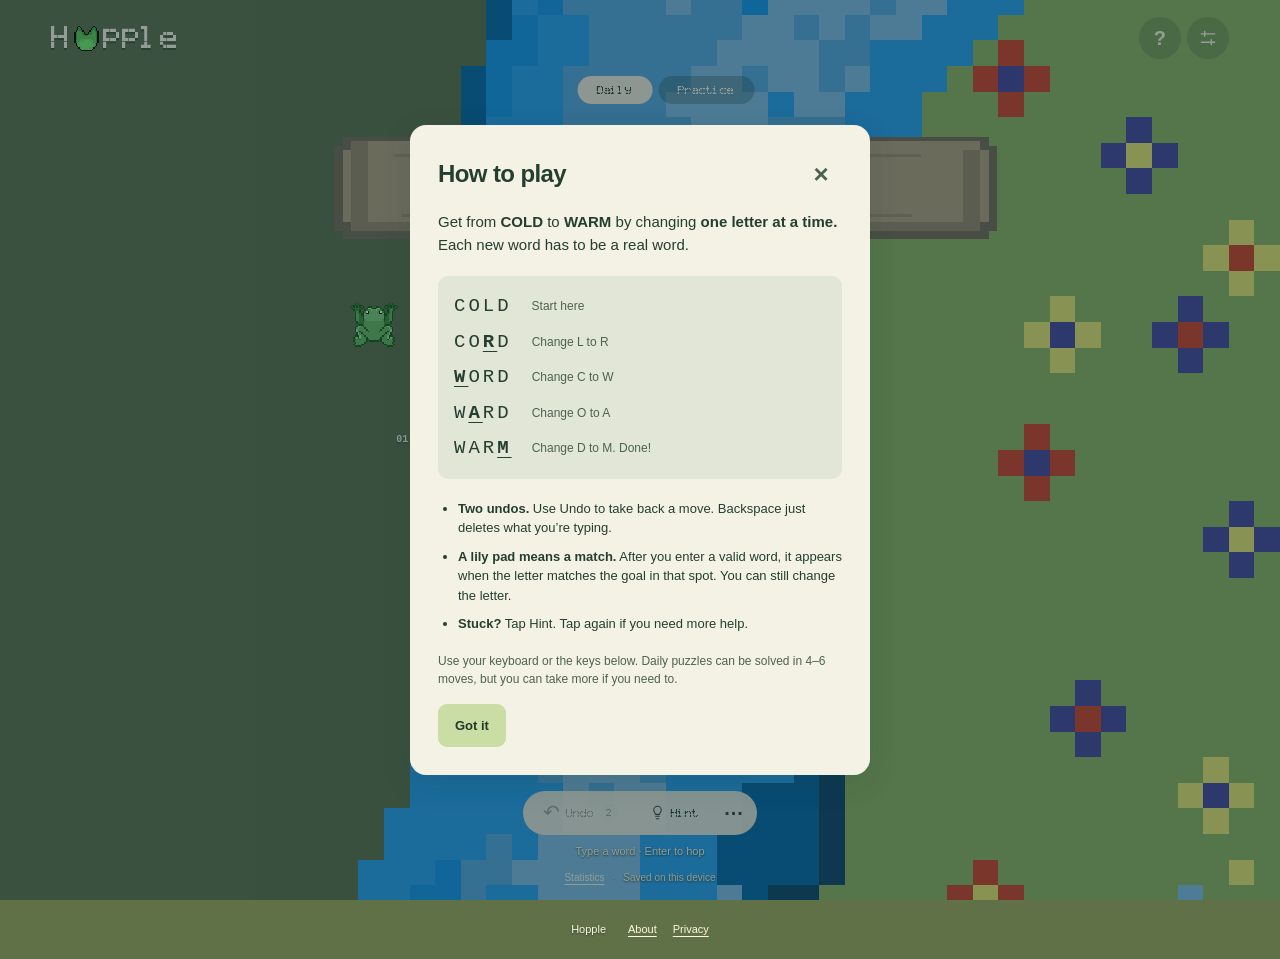
==== hopple/index.html @ e778488a "Add files via upload" ====
<!doctype html>
<html lang="en" data-theme="light">
<head>
  <meta charset="utf-8">
  <meta name="viewport" content="width=device-width, initial-scale=1, viewport-fit=cover">
  <title>Hopple — One letter at a time</title>
  <meta name="description" content="Connect two four-letter words in a daily word puzzle. Change one letter per move, use real words, and see how few moves you need. You get two undos.">
  <meta name="theme-color" content="#607047">
  <meta property="og:title" content="Hopple — One letter at a time">
  <meta property="og:description" content="Change one letter at a time to get from the start word to the goal. Play today’s puzzle or try Practice.">
  <meta property="og:type" content="website">
  <link rel="icon" href="assets/frog.png" type="image/png">
  <link rel="stylesheet" href="styles.css">
  <script src="js/words.js" defer></script>
  <script src="js/solver.js" defer></script>
  <script src="js/river.js" defer></script>
  <script src="js/game.js" defer></script>
  <script src="js/ui.js" defer></script>
</head>
<body>
  <a class="skip-link" href="#board-wrapper">Skip to puzzle</a>
  <div class="site-shell">
    <header class="site-header">
      <a class="brand" href="./" aria-label="Hopple home"><span class="brand-word" aria-hidden="true">H<span class="brand-pad">o</span>pple</span></a>
      <nav class="header-actions" aria-label="Help and settings">
        <button id="btn-help" class="icon-btn" aria-label="How to play" title="How to play">?</button>
        <button id="btn-settings" class="icon-btn" aria-label="Settings" title="Settings"><svg viewBox="0 0 24 24" aria-hidden="true"><path d="M4 7h16M4 17h16M8 4v6M16 14v6"/></svg></button>
      </nav>
    </header>
    <div class="page-layout">
      <main id="app-container">
        <div class="puzzle-header">
        <nav class="mode-tabs" aria-label="Game mode">
          <button id="tab-daily" aria-current="page">Daily</button>
          <button id="tab-practice">Practice</button>
        </nav>
        <div id="day-notice" class="day-notice" hidden><span>You’re finishing an earlier daily.</span><button id="btn-today" class="text-btn">Play today’s</button></div>
        <section class="goal-card" aria-label="Puzzle goal">
          <div class="goal-top-row">
            <div class="word-pill"><span>Start</span><strong id="target-start-word">----</strong></div>
            <svg class="goal-arrow" viewBox="0 0 48 24" aria-hidden="true"><path d="M3 12h40m-8-8 8 8-8 8"/></svg>
            <div class="word-pill"><span>Goal</span><strong id="target-goal-word">----</strong></div>
          </div>
          <div class="goal-bottom-row"><span id="header-mode">Daily puzzle</span><span class="meta-dot" aria-hidden="true">·</span><span id="header-steps">0 moves</span></div>
        </section>
        </div>
        <div id="river-scene" class="river-scene">
          <div id="board-wrapper" tabindex="0" role="region" aria-label="River word path. Type a four-letter word, then press Enter.">
            <div id="ladder-container"></div>
          </div>
          <img id="river-frog" class="river-frog" src="assets/frog.png" width="52" height="52" alt="" aria-hidden="true">
          <button id="btn-replay-crossing" class="replay-crossing" aria-label="Replay the frog crossing" hidden>↻</button>
        </div>
        <div class="controls-dock">
        <section class="action-bar" aria-label="Puzzle actions">
          <button id="btn-undo" class="action-btn" disabled><span aria-hidden="true">↶</span> Undo <span id="undo-count" class="count">2</span></button>
          <button id="btn-hint" class="action-btn"><svg viewBox="0 0 24 24" aria-hidden="true"><path d="M9 18h6m-5 4h4M9 15c0-2-3-3-3-7a6 6 0 0 1 12 0c0 4-3 5-3 7z"/></svg>Hint</button>
          <button id="btn-results" class="action-btn" hidden>Results</button>
          <button id="btn-more" class="icon-btn more-btn" aria-label="More puzzle options" title="More puzzle options">···</button>
        </section>
        <p class="desktop-input-tip">Type a word · Enter to hop</p>
        <div id="keyboard-container" role="group" aria-label="On-screen keyboard"></div>
        <div class="below-game"><button id="btn-stats" class="text-btn">Statistics</button><span aria-hidden="true">·</span><span id="save-status">Saved on this device</span></div>
        </div>
      </main>
      <!-- Reserved inventory; no ad provider or tracking is loaded. Enable with js/ads.js. -->
      <aside id="ad-sidebar" class="ad-slot ad-sidebar" aria-label="Advertisements" hidden><span>Advertisements</span><div class="ad-mount" data-ad-placement="sidebar"></div></aside>
    </div>
    <aside id="ad-bottom" class="ad-slot ad-bottom" aria-label="Advertisements" hidden><span>Advertisements</span><div class="ad-mount" data-ad-placement="bottom"></div></aside>
    <footer class="site-footer"><span>Hopple</span><nav aria-label="Site information"><button class="text-btn" data-open="modal-about">About</button><button class="text-btn" data-open="modal-privacy">Privacy</button></nav></footer>
  </div>
  <div id="toast-container" role="status" aria-live="polite" aria-atomic="true"></div>
  <p id="move-announcement" class="sr-only" role="status" aria-live="polite"></p>
  <noscript><p class="noscript">Hopple needs JavaScript to play. Enable JavaScript and reload this page.</p></noscript>

  <div id="modal-help" class="modal-overlay"><section class="modal-card" role="dialog" aria-modal="true" aria-labelledby="help-title" tabindex="-1">
    <div class="modal-header"><h2 id="help-title">How to play</h2><button class="modal-close icon-btn" aria-label="Close how to play">×</button></div>
    <p>Get from <strong>COLD</strong> to <strong>WARM</strong> by changing <strong>one letter at a time.</strong> Each new word has to be a real word.</p>
    <div class="example-ladder" aria-label="COLD, CORD, WORD, WARD, WARM. One letter changes each move.">
      <div><code>COLD</code><span>Start here</span></div><div><code>CO<b>R</b>D</code><span>Change L to R</span></div><div><code><b>W</b>ORD</code><span>Change C to W</span></div><div><code>W<b>A</b>RD</code><span>Change O to A</span></div><div><code>WAR<b>M</b></code><span>Change D to M. Done!</span></div>
    </div>
    <ul class="rules"><li><strong>Two undos.</strong> Use Undo to take back a move. Backspace just deletes what you’re typing.</li><li><strong>A lily pad means a match.</strong> After you enter a valid word, it appears when the letter matches the goal in that spot. You can still change the letter.</li><li><strong>Stuck?</strong> Tap Hint. Tap again if you need more help.</li></ul>
    <p class="muted small">Use your keyboard or the keys below. Daily puzzles can be solved in 4–6 moves, but you can take more if you need to.</p>
    <button class="btn-primary modal-close">Got it</button>
  </section></div>

  <div id="modal-settings" class="modal-overlay"><section class="modal-card" role="dialog" aria-modal="true" aria-labelledby="settings-title" tabindex="-1">
    <div class="modal-header"><h2 id="settings-title">Settings</h2><button class="modal-close icon-btn" aria-label="Close settings">×</button></div>
    <label class="setting-row" for="theme-toggle"><span><strong>Dark theme</strong><small>Use a dark background.</small></span><input type="checkbox" id="theme-toggle" role="switch"></label>
    <label class="setting-row" for="sound-toggle"><span><strong>Sound effects</strong><small>Play sounds when you type and finish a puzzle.</small></span><input type="checkbox" id="sound-toggle" role="switch"></label>
    <p class="muted small">Settings and progress are saved in this browser. No account needed.</p>
  </section></div>

  <div id="modal-options" class="modal-overlay"><section class="modal-card" role="dialog" aria-modal="true" aria-labelledby="options-title" tabindex="-1">
    <div class="modal-header"><h2 id="options-title">Puzzle options</h2><button class="modal-close icon-btn" aria-label="Close puzzle options">×</button></div>
    <div class="option-list"><button id="btn-solution" class="btn-secondary">Reveal solution</button><button id="btn-challenge-link" class="btn-secondary">Copy puzzle link</button><button id="btn-new-game" class="btn-secondary">New practice puzzle</button></div>
  </section></div>

  <div id="modal-new-game" class="modal-overlay"><section class="modal-card" role="dialog" aria-modal="true" aria-labelledby="practice-title" tabindex="-1">
    <div class="modal-header"><h2 id="practice-title">Practice</h2><button class="modal-close icon-btn" aria-label="Close practice selection">×</button></div>
    <p>Pick a level, or choose your own words.</p>
    <div class="difficulty-options"><button class="btn-secondary" data-difficulty="easy">Easy<small>4 moves</small></button><button class="btn-secondary" data-difficulty="medium">Medium<small>5 moves</small></button><button class="btn-secondary" data-difficulty="hard">Hard<small>6 moves</small></button></div>
    <p id="practice-note" class="muted small">Starting a new practice puzzle replaces the one you’re playing. Your daily is saved.</p>
    <h3 class="form-title">Challenge a friend</h3>
    <form id="form-custom-puzzle"><div class="form-grid"><label>Start word<input id="input-custom-start" name="start" maxlength="4" minlength="4" pattern="[A-Za-z]{4}" placeholder="COLD" autocomplete="off" autocapitalize="characters" spellcheck="false" required></label><label>Goal word<input id="input-custom-target" name="target" maxlength="4" minlength="4" pattern="[A-Za-z]{4}" placeholder="WARM" autocomplete="off" autocapitalize="characters" spellcheck="false" required></label></div><button class="btn-primary" type="submit">Play these words</button></form>
  </section></div>

  <div id="modal-confirm" class="modal-overlay"><section class="modal-card" role="dialog" aria-modal="true" aria-labelledby="confirm-title" tabindex="-1">
    <div class="modal-header"><h2 id="confirm-title">Show the answer?</h2><button class="modal-close icon-btn" aria-label="Cancel reveal">×</button></div>
    <p>This ends the puzzle and shows a solution. It won’t count as a win or keep your daily streak going.</p>
    <div class="modal-actions"><button class="btn-secondary modal-close">Keep playing</button><button id="btn-confirm-reveal" class="btn-primary">Reveal solution</button></div>
  </section></div>

  <div id="modal-solution" class="modal-overlay"><section class="modal-card" role="dialog" aria-modal="true" aria-labelledby="solution-title" tabindex="-1">
    <div class="modal-header"><h2 id="solution-title">Shortest solution</h2><button class="modal-close icon-btn" aria-label="Close solution">×</button></div>
    <p>There may be other routes with the same number of moves.</p><div id="solution-path-list" class="solution-list"></div>
    <button class="btn-secondary modal-close">Back to puzzle</button>
  </section></div>

  <div id="modal-win" class="modal-overlay"><section class="modal-card" role="dialog" aria-modal="true" aria-labelledby="win-title" tabindex="-1">
    <div class="modal-header"><span class="eyebrow">ACROSS THE RIVER</span><button class="modal-close icon-btn" aria-label="Close results">×</button></div>
    <h2 id="win-title" class="result-title">Nice!</h2><p id="win-badge" class="result-subtitle"></p>
    <div id="win-steps-info" class="result-grid"></div><p id="win-assistance" class="muted small"></p><p id="next-daily" class="muted small"></p>
    <div class="modal-actions"><button id="btn-win-share" class="btn-primary">Share result</button><button id="btn-win-next" class="btn-secondary">Play practice</button></div>
    <aside id="ad-results" class="ad-slot ad-results" aria-label="Advertisements" hidden><span>Advertisements</span><div class="ad-mount" data-ad-placement="results"></div></aside>
  </section></div>

  <div id="modal-stats" class="modal-overlay"><section class="modal-card" role="dialog" aria-modal="true" aria-labelledby="stats-title" tabindex="-1">
    <div class="modal-header"><h2 id="stats-title">Your stats</h2><button class="modal-close icon-btn" aria-label="Close statistics">×</button></div>
    <div class="stats-tabs" role="group" aria-label="Statistics mode"><button id="stats-daily" class="btn-secondary" aria-pressed="true">Daily</button><button id="stats-practice" class="btn-secondary" aria-pressed="false">Practice</button></div>
    <div class="stats-grid"><div><strong id="stat-completed">0</strong><span>Finished</span></div><div><strong id="stat-solved">0</strong><span>Solved</span></div><div><strong id="stat-streak">0</strong><span id="streak-label">Day streak</span></div><div><strong id="stat-perfect">0</strong><span>Perfect</span></div></div>
    <h3>Extra moves</h3><div id="stats-distribution" class="dist-container"></div>
    <p class="muted small">Perfect means a shortest route without hints. Undos are allowed. Revealed attempts count as finished, not solved. Custom challenges are excluded.</p><p class="muted small">Statistics belong to this browser. Clearing site data removes them.</p>
  </section></div>

  <div id="modal-about" class="modal-overlay"><section class="modal-card" role="dialog" aria-modal="true" aria-labelledby="about-title" tabindex="-1"><div class="modal-header"><h2 id="about-title">About Hopple</h2><button class="modal-close icon-btn" aria-label="Close about">×</button></div><p>Change one letter per move to get from the start word to the goal. Matching letters get lily pads. The frog follows your latest word along the left bank. Solve it and it hops across.</p><p>Daily puzzles have a shortest solution of 4–6 moves. There’s a new one at 00:00 UTC. For more puzzles, try Practice.</p><p class="muted small">The included dictionary is a limited word list; some English words aren’t accepted. Puzzle difficulty is based on shortest route length, not vocabulary familiarity.</p></section></div>
  <div id="modal-privacy" class="modal-overlay"><section class="modal-card" role="dialog" aria-modal="true" aria-labelledby="privacy-title" tabindex="-1"><div class="modal-header"><h2 id="privacy-title">Privacy</h2><button class="modal-close icon-btn" aria-label="Close privacy">×</button></div><p>This version saves puzzle progress, results, and preferences in your browser’s local storage. There are no accounts, analytics scripts, or advertising scripts included in this version.</p><p>Sharing uses your device’s share options or clipboard. Custom puzzle links contain the two words you selected.</p><p class="muted small">Your hosting provider may process ordinary connection data, such as IP addresses and request logs. Deleting this site’s browser data removes saved games and settings.</p></section></div>
  <script src="js/ads.js" defer></script>
</body>
</html>
---- hopple/styles.css ----
@font-face {
  font-family:"Hopple Pixel";
  src:url("assets/hopple-pixel.woff") format("woff");
  font-weight:400;
  font-style:normal;
  font-display:swap;
}
/* Hopple: a river, a log, four stepping stones. */
:root {
  --pixel-font:"Hopple Pixel",ui-monospace,"Courier New",monospace;
  color-scheme:light;
  --ink:#243e30; --muted:#4e6253; --surface:#f4f2e5; --soft:#e1e6d6;
  --line:#b6c3ab; --accent:#c9dda4; --accent-ink:#315538; --on-accent:#233a2a;
  --scene-tint:transparent; --bank-text:#fff7df; --shadow:0 8px 30px #163b2c24;
  font-family:ui-sans-serif,-apple-system,BlinkMacSystemFont,"Segoe UI",sans-serif;
}
[data-theme=dark] {
  color-scheme:dark;
  --ink:#f2f4e6; --muted:#cbd5c6; --surface:#243e36; --soft:#345347;
  --line:#698371; --accent:#c9dda4; --accent-ink:#d4e6b3; --on-accent:#233a2a;
  --scene-tint:#081e358c; --shadow:0 8px 30px #001a2666;
}
* { box-sizing:border-box; }
body { margin:0; isolation:isolate; color:var(--ink); background:#607047; font-size:15px; line-height:1.5; }
body::before {
  content:""; position:fixed; inset:0; z-index:-1; pointer-events:none;
  background:linear-gradient(var(--scene-tint),var(--scene-tint)),url("assets/river-background.png") center / cover no-repeat;
  image-rendering:pixelated;
}
button,input { font:inherit; }
button,a,input { -webkit-tap-highlight-color:transparent; }
button { cursor:pointer; color:inherit; }
button:disabled { cursor:default; opacity:.4; }
[hidden] { display:none!important; }
a { color:inherit; }
button:focus-visible,a:focus-visible,input:focus-visible,[tabindex]:focus-visible { outline:3px solid var(--accent-ink); outline-offset:4px; }
svg { width:20px; height:20px; fill:none; stroke:currentColor; stroke-width:1.7; stroke-linecap:round; stroke-linejoin:round; }
h2,h3,p { margin:0 0 16px; }
h2 { font-size:24px; line-height:1.2; letter-spacing:-.6px; }
h3 { font-size:14px; }
strong { font-weight:650; }
.site-shell { width:100%; }
.site-header { height:76px; padding:12px clamp(18px,4vw,64px); display:flex; align-items:center; justify-content:space-between; }
.brand { display:flex; gap:9px; align-items:center; text-decoration:none; font:400 32px/1 var(--pixel-font); color:var(--bank-text); text-shadow:0 2px 0 #3b512f; }
.header-actions { display:flex; gap:6px; }
.icon-btn { display:inline-flex; justify-content:center; align-items:center; width:42px; height:42px; border:0; border-radius:50%; background:transparent; font-weight:600; font-size:20px; }
.header-actions .icon-btn { color:var(--bank-text); background:#284b3033; }
.icon-btn:hover { background:#284b3026; }
.page-layout { position:relative; }
#app-container { height:calc(100svh - 76px); min-height:570px; display:flex; flex-direction:column; }
.puzzle-header { flex-shrink:0; width:min(680px,88%); align-self:center; }
.mode-tabs { display:flex; justify-content:center; gap:6px; margin-bottom:10px; }
.mode-tabs button { border:0; background:#254a364d; color:#fff7df; border-radius:16px; padding:5px 20px; font-size:12px; font-weight:650; }
.mode-tabs button[aria-current=page] { background:#f5eed8; color:#334832; }
.goal-card { height:132px; width:100%; padding:30px 58px 18px 68px; background:url("assets/log.svg") center / 100% 100% no-repeat; color:#382e22; image-rendering:pixelated; }
.goal-top-row { display:flex; align-items:center; justify-content:center; gap:clamp(14px,3vw,40px); }
.word-pill { display:flex; flex-direction:column; align-items:center; gap:0; }
.word-pill>span { font-size:9px; text-transform:uppercase; letter-spacing:2px; color:#463623; }
.word-pill strong { font:400 clamp(25px,3vw,36px)/1.15 var(--pixel-font); letter-spacing:6px; padding-left:6px; }
.goal-arrow { width:38px; margin-top:12px; flex-shrink:0; color:#463623; }
.goal-bottom-row { display:flex; justify-content:center; gap:9px; margin-top:8px; color:#463623; font-size:10px; }
.day-notice { padding:8px 12px; margin:0 auto 8px; max-width:440px; border-radius:8px; background:var(--surface); font-size:12px; text-align:center; }
.river-scene { flex:1 1 auto; min-height:130px; position:relative; isolation:isolate; margin-top:10px; overflow:hidden; }
#board-wrapper { height:100%; overflow-y:auto; overflow-x:hidden; overscroll-behavior:contain; padding:18px 0 34px; scrollbar-width:thin; scrollbar-color:#f5eed866 transparent; }
#board-wrapper:focus-visible { outline-offset:-4px; }
#ladder-container { width:100%; display:flex; flex-direction:column; gap:clamp(14px,2.3svh,25px); }
.word-row { position:relative; display:grid; grid-template-columns:repeat(4,minmax(0,1fr)); align-items:center; justify-items:center; width:44%; margin-left:30%; gap:clamp(3px,1vw,18px); height:clamp(54px,7.5svh,76px); flex-shrink:0; }
.tile { position:relative; display:grid; place-items:center; width:min(100%,76px); height:100%; border:0; padding:0 0 4px; background:url("assets/rock.svg") center / 100% 100% no-repeat; color:#243b31; font:400 clamp(22px,2.5vw,30px)/1 var(--pixel-font); image-rendering:pixelated; }
/* The entire supplied pad, including its side border, fits inside this tile. */
.tile-match-target { background-image:url("assets/lily-pad.png"); background-size:160% 160%; background-position:50% 80%; padding:16px 0 0; color:#183a24; }
.tile-changed::after { content:""; position:absolute; bottom:20%; width:10px; height:2px; background:currentColor; opacity:.55; }
.tile-input { opacity:.78; }
.tile-input:not(:empty) { opacity:1; }
.tile-focus { filter:drop-shadow(0 0 2px #fff6cb) drop-shadow(0 0 2px #fff6cb); opacity:1; }
.row-badge { position:absolute; right:calc(100% + 8px); bottom:0; color:#fff7df; text-shadow:0 1px 2px #294b39; font:600 10px/1.2 ui-monospace,"Courier New",monospace; }
.row-current .row-badge { visibility:hidden; }
.river-frog { position:absolute; width:52px; height:52px; left:0; top:0; z-index:5; pointer-events:none; image-rendering:pixelated; transform-origin:center 80%; will-change:transform; }
.river-frog.frog-following { left:-70px; top:calc(50% - 26px); bottom:auto; width:52px; height:52px; transform:none; }
.replay-crossing { position:absolute; right:20px; top:4px; z-index:6; width:34px; height:34px; border:0; border-radius:50%; background:#f5eed8; color:#334832; font-size:22px; }
.is-crossing .replay-crossing { visibility:hidden; }
.hop-ripple { position:absolute; z-index:4; width:23px; height:9px; margin-left:-11px; margin-top:-4px; border:2px solid #eef9dd; border-radius:50%; pointer-events:none; animation:waterRipple .48s ease-out forwards; }
@keyframes waterRipple { from { opacity:.85; transform:scale(.6); } to { opacity:0; transform:scale(2.4); } }
.controls-dock { flex-shrink:0; display:flex; flex-direction:column; align-items:center; gap:8px; padding:8px 14px max(12px,env(safe-area-inset-bottom)); }
.action-bar { display:flex; align-items:center; justify-content:center; gap:4px; background:#f5eed8eb; color:#334832; border-radius:24px; padding:3px 6px; }
.action-btn { height:38px; display:inline-flex; align-items:center; justify-content:center; gap:6px; padding:0 14px; background:transparent; border:0; border-radius:20px; font-size:12px; font-weight:600; }
.action-btn:hover:enabled,.action-bar .icon-btn:hover { background:#dbe4c7; }
.action-btn svg { width:15px; height:15px; }
.action-btn>span:first-child:not(.count) { font-size:20px; }
.count { font-size:10px; background:#dbe4c7; min-width:18px; line-height:18px; text-align:center; border-radius:50%; }
.more-btn { width:34px; height:38px; letter-spacing:1px; }
#keyboard-container { display:none; }
.desktop-input-tip { margin:0; color:#fff7df; text-shadow:0 1px 2px #294b39; font-size:11px; }
.below-game { display:flex; justify-content:center; align-items:center; gap:8px; font-size:10px; color:#fff7df; text-shadow:0 1px 2px #294b39; }
.text-btn { padding:3px 0; border:0; background:transparent; font-size:inherit; color:inherit; text-decoration:underline; text-underline-offset:3px; }
.site-footer { display:flex; justify-content:center; align-items:center; gap:22px; padding:18px; color:#fff7df; text-shadow:0 1px 2px #294b39; font-size:11px; }
.site-footer nav { display:flex; gap:16px; }
/* Dialogs stay conventional and quiet; only the play area uses scenery. */
.modal-overlay { position:fixed; inset:0; z-index:100; display:none; align-items:center; justify-content:center; background:#0d293771; padding:24px; overflow-y:auto; }
.modal-overlay.active { display:flex; }
.modal-card { width:100%; max-width:460px; max-height:calc(100dvh - 48px); overflow-y:auto; border-radius:16px; padding:28px; background:var(--surface); box-shadow:var(--shadow); }
.modal-card:focus { outline:none; }
.modal-header { display:flex; align-items:center; justify-content:space-between; gap:12px; margin-bottom:16px; }
.modal-header h2 { margin:0; }
.modal-close.icon-btn { flex-shrink:0; font-size:26px; color:var(--muted); }
.btn-primary,.btn-secondary { display:inline-flex; align-items:center; justify-content:center; border:1px solid var(--line); border-radius:9px; padding:11px 16px; font-size:13px; font-weight:600; }
.btn-primary { background:var(--accent); color:var(--on-accent); border-color:transparent; }
.btn-secondary { background:var(--soft); color:var(--ink); }
.btn-primary:hover,.btn-secondary:hover { filter:brightness(.96); }
.modal-actions { display:flex; gap:10px; }
.modal-actions>* { flex:1; }
.muted { color:var(--muted); }
.small { font-size:12px; }
.example-ladder { display:grid; gap:7px; margin:20px 0; padding:16px; background:var(--soft); border-radius:10px; }
.example-ladder>div { display:flex; align-items:center; gap:20px; }
.example-ladder code { letter-spacing:3px; font-size:19px; }
.example-ladder b { text-decoration:underline; text-underline-offset:4px; }
.example-ladder span { color:var(--muted); font-size:12px; }
.rules { padding-left:20px; margin:18px 0; font-size:13px; }
.rules li { margin-bottom:9px; }
.setting-row { display:flex; justify-content:space-between; align-items:center; gap:20px; padding:16px 0; border-bottom:1px solid var(--line); }
.setting-row span { display:flex; flex-direction:column; }
.setting-row strong { font-size:14px; }
.setting-row small { margin-top:4px; color:var(--muted); font-size:12px; }
.setting-row input { width:21px; height:21px; accent-color:#61834e; }
.setting-row+p { margin-top:20px; }
.option-list { display:grid; gap:10px; }
.difficulty-options { display:grid; grid-template-columns:repeat(3,minmax(0,1fr)); gap:9px; margin:20px 0 12px; }
.difficulty-options button { flex-direction:column; }
.difficulty-options small { font-weight:400; color:var(--muted); margin-top:4px; }
.form-title { margin-top:24px; }
.form-grid { display:grid; grid-template-columns:1fr 1fr; gap:12px; margin:12px 0 16px; }
.form-grid label { display:flex; flex-direction:column; font-size:12px; gap:7px; }
.form-grid input { width:100%; min-width:0; padding:10px; border:1px solid var(--line); border-radius:7px; background:var(--surface); color:var(--ink); text-transform:uppercase; font-family:ui-monospace,monospace; font-size:20px; }
.eyebrow { font-size:10px; letter-spacing:2px; color:var(--muted); }
.result-title { font-size:38px; margin:5px 0 8px; }
.result-subtitle { color:var(--muted); }
.result-grid,.stats-grid { display:grid; grid-template-columns:repeat(4,1fr); gap:8px; margin:22px 0; }
.result-grid>div,.stats-grid>div { display:flex; flex-direction:column; align-items:center; text-align:center; }
.result-grid strong,.stats-grid strong { font-size:28px; }
.result-grid span,.stats-grid span { color:var(--muted); font-size:10px; }
.stats-tabs { display:flex; gap:6px; }
.stats-tabs button[aria-pressed=true] { background:var(--accent); color:var(--on-accent); }
.dist-container { display:grid; gap:9px; margin-bottom:20px; }
.dist-row { display:flex; align-items:center; gap:10px; font-size:11px; }
.dist-label { width:90px; color:var(--muted); }
.dist-bar-track { position:relative; flex:1; height:22px; background:var(--soft); border-radius:4px; }
.dist-bar-fill { height:100%; background:var(--accent); border-radius:4px; }
.dist-count { position:absolute; right:6px; top:2px; background:var(--surface); padding:0 4px; border-radius:3px; font-size:10px; }
.solution-list { display:grid; gap:8px; margin:20px 0; }
.solution-step-row { display:flex; align-items:center; gap:12px; }
.sol-num { width:45px; font-size:10px; color:var(--muted); }
.sol-tiles { display:flex; gap:5px; }
.sol-tile { display:grid; place-items:center; width:40px; height:40px; border-radius:7px; background:var(--soft); font:600 18px ui-monospace,monospace; }
.sol-changed { text-decoration:underline; text-underline-offset:6px; }
.ad-slot { color:var(--muted); background:var(--surface); font-size:9px; text-align:center; padding:10px; border-radius:8px; }
.ad-slot>span { display:block; margin-bottom:8px; text-transform:uppercase; letter-spacing:1px; }
.ad-sidebar { position:absolute; right:24px; top:200px; width:300px; min-height:280px; }
.ad-sidebar .ad-mount,.ad-results .ad-mount { min-height:250px; }
.ad-bottom { width:min(728px,calc(100% - 24px)); margin:30px auto; min-height:125px; }
.ad-bottom .ad-mount { min-height:90px; }
.ad-results { margin-top:28px; }
#toast-container { position:fixed; z-index:200; left:50%; bottom:24px; transform:translateX(-50%); width:max-content; max-width:calc(100% - 32px); pointer-events:none; }
.toast { background:var(--surface); color:var(--ink); border-radius:12px; padding:13px 20px; box-shadow:var(--shadow); text-align:center; font-size:13px; max-width:420px; }
.sr-only { position:absolute; width:1px; height:1px; padding:0; margin:-1px; overflow:hidden; clip:rect(0,0,0,0); white-space:nowrap; border:0; }
.skip-link { position:fixed; z-index:300; top:-80px; left:16px; background:var(--surface); padding:12px; }
.skip-link:focus { top:10px; }
.noscript { padding:20px; background:var(--surface); }
.hint-glow { outline:2px dashed #fff2ab; outline-offset:2px; }
.shake { animation:shake .3s; }
@keyframes shake { 25%,75% { transform:translateX(-4px); } 50% { transform:translateX(4px); } }
@media(max-width:1100px) { .ad-sidebar { display:none!important; } }
@media(min-width:1101px) { .site-shell.ads-enabled .ad-bottom { display:none!important; } }
@media(max-width:700px) {
  /* Preserve visible grass on both sides instead of cropping it away on phones. */
  body::before { background-size:100% 100%; }
  .site-header { height:62px; padding:8px 16px; }
  .brand { font-size:23px; gap:6px; }
  .header-actions .icon-btn { width:36px; height:36px; }
  #app-container { height:calc(100svh - 62px); min-height:560px; }
  .puzzle-header { width:90%; }
  .mode-tabs { margin-bottom:4px; }
  .mode-tabs button { font-size:11px; padding:4px 18px; }
  .goal-card { height:108px; padding:24px 25px 12px 35px; }
  .word-pill strong { font-size:24px; letter-spacing:3px; padding-left:3px; }
  .word-pill>span { font-size:8px; letter-spacing:1.5px; }
  .goal-top-row { gap:15px; }
  .goal-arrow { width:28px; }
  .goal-bottom-row { font-size:9px; margin-top:7px; }
  .river-scene { margin-top:3px; }
  .word-row { height:52px; gap:2px; }
  .tile { font-size:23px; }
  .tile-match-target { padding-top:10px; }
  .river-frog,.river-frog.frog-following { width:38px; height:38px; }
  .river-frog.frog-following { left:-44px; top:calc(50% - 19px); }
  .row-badge { font-size:8px; right:calc(100% + 4px); }
  .controls-dock { gap:7px; padding:6px 10px max(10px,env(safe-area-inset-bottom)); }
  .desktop-input-tip { display:none; }
  #keyboard-container { display:flex; flex-direction:column; gap:5px; width:min(430px,100%); }
  .keyboard-row { display:flex; justify-content:center; gap:4px; }
  .key-btn { flex:1; min-width:0; height:42px; border:0; border-radius:5px; padding:0; background:#f0eedceF; color:#334832; font-size:13px; font-weight:600; touch-action:manipulation; box-shadow:0 2px 0 #294b3940; }
  .key-btn:active { background:#d2dfba; }
  .key-wide { flex:1.5; font-size:9px; }
  .key-btn[data-key="ENTER"] { background:#c9dda4; }
  .key-btn svg { width:20px; }
  .below-game { font-size:9px; }
  .site-footer { padding:14px; }
  .modal-overlay { padding:14px; }
  .modal-card { max-height:calc(100dvh - 28px); padding:22px; }
}
@media(max-width:359px) {
  .word-pill strong { font-size:21px; letter-spacing:2px; }
  .goal-top-row { gap:10px; }
  .tile { font-size:21px; }
  .key-btn { height:39px; font-size:12px; }
  .key-wide { font-size:8px; }
  .modal-card { padding:18px; }
}
@media(max-height:690px) and (max-width:700px) {
  #app-container { min-height:525px; }
  .goal-card { height:94px; padding-top:19px; }
  .goal-bottom-row { margin-top:3px; }
  .word-row { height:46px; }
  #ladder-container { gap:10px; }
  .key-btn { height:36px; }
}
@media(prefers-reduced-motion:reduce) {
  *,*::before,*::after { animation:none!important; transition:none!important; scroll-behavior:auto!important; }
  .hop-ripple { display:none; }
  .river-frog { will-change:auto; }
}

/* The lily pad replaces the o rather than sitting beside the wordmark. */
.brand-word { display:inline-flex; align-items:center; gap:2px; font-synthesis:none; }
.brand-pad { width:27px; height:27px; display:inline-block; color:transparent; text-shadow:none; background:url("assets/lily-pad.png") 50% 80% / 160% 160% no-repeat; image-rendering:pixelated; margin:0 1px; }
.tile,.word-pill strong { font-synthesis:none; }
.mode-tabs button,.action-btn,.key-btn,.result-title { font-family:var(--pixel-font); font-weight:400; font-synthesis:none; }
/* Both rows sit within the flat center of the wood, away from the lower edge. */
.goal-card { height:148px; padding:25px 56px 29px 66px; display:grid; grid-template-rows:minmax(0,1fr) 22px; gap:6px; align-items:center; }
.goal-bottom-row { margin:0; font-size:12px; line-height:20px; font-weight:600; align-items:center; white-space:nowrap; }
@media(max-width:700px) {
  .brand { font-size:28px; }
  .brand-pad { width:24px; height:24px; }
  .goal-card { height:126px; padding:21px 24px 25px 32px; gap:4px; }
  .goal-bottom-row { font-size:11px; margin:0; }
  .mode-tabs button { font-size:13px; }
  .action-btn { font-size:14px; }
  .key-btn { font-size:16px; }
  .key-wide { font-size:11px; }
}
@media(max-height:690px) and (max-width:700px) {
  .goal-card { height:116px; padding-top:18px; padding-bottom:24px; grid-template-rows:minmax(0,1fr) 20px; }
}
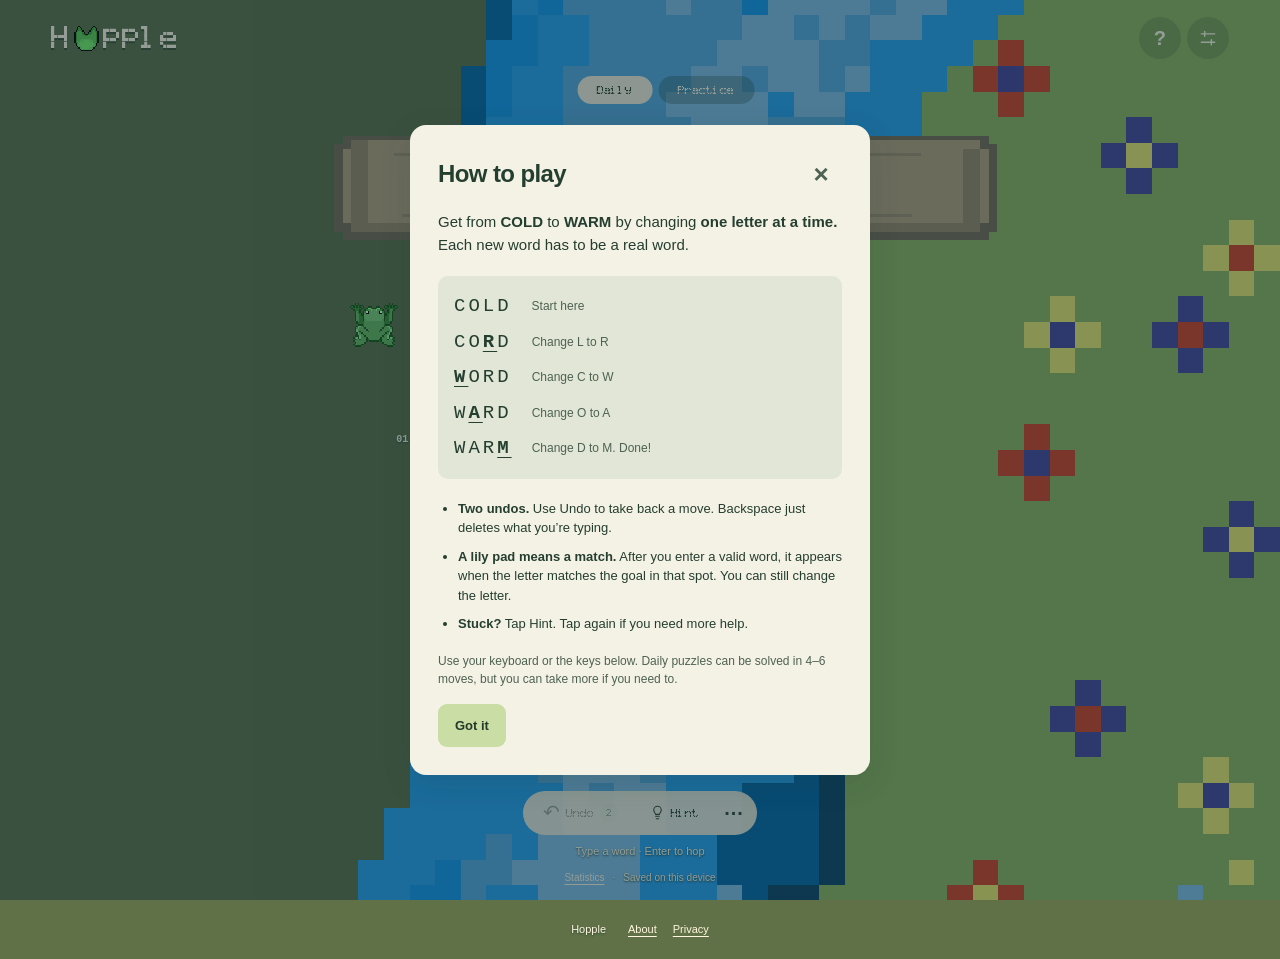
==== commit f56b347c: "fixed mobile layout" ====
--- a/hopple/index.html
+++ b/hopple/index.html
@@ -34,7 +34,7 @@
           <button id="tab-daily" aria-current="page">Daily</button>
           <button id="tab-practice">Practice</button>
         </nav>
-        <div id="day-notice" class="day-notice" hidden><span>You’re finishing an earlier daily.</span><button id="btn-today" class="text-btn">Play today’s</button></div>
+        <div id="day-notice" class="day-notice" hidden><span>Earlier daily</span><button id="btn-today" class="text-btn">Play today</button></div>
         <section class="goal-card" aria-label="Puzzle goal">
           <div class="goal-top-row">
             <div class="word-pill"><span>Start</span><strong id="target-start-word">----</strong></div>
--- a/hopple/styles.css
+++ b/hopple/styles.css
@@ -23,7 +23,7 @@
 * { box-sizing:border-box; }
 body { margin:0; isolation:isolate; color:var(--ink); background:#607047; font-size:15px; line-height:1.5; }
 body::before {
-  content:""; position:fixed; inset:0; z-index:-1; pointer-events:none;
+  content:""; position:fixed; inset:0; bottom:auto; height:var(--viewport-height,100dvh); z-index:-1; pointer-events:none;
   background:linear-gradient(var(--scene-tint),var(--scene-tint)),url("assets/river-background.png") center / cover no-repeat;
   image-rendering:pixelated;
 }
@@ -250,3 +250,53 @@
 @media(max-height:690px) and (max-width:700px) {
   .goal-card { height:116px; padding-top:18px; padding-bottom:24px; grid-template-rows:minmax(0,1fr) 20px; }
 }
+
+/* Mobile layout: wider water, square stepping stones and a compact header. */
+@media(max-width:700px) {
+  body::before { background-size:150% 100%; }
+  .site-header { height:54px; padding:6px 14px; }
+  .brand { font-size:26px; }
+  .brand-pad { width:23px; height:23px; }
+  #app-container { height:calc(var(--viewport-height,100dvh) - 54px); min-height:480px; }
+  .puzzle-header { width:calc(100% - 24px); transform:none; }
+  .mode-tabs { margin-bottom:5px; }
+  .mode-tabs button { font-size:13px; padding:6px 18px; }
+  .day-notice { display:flex; flex-wrap:wrap; justify-content:center; align-items:center; gap:4px 10px; width:max-content; max-width:100%; padding:3px 10px; margin:0 auto 4px; background:#203d365c; color:#fff7df; font-size:11px; line-height:18px; }
+  .day-notice .text-btn { padding:0; font-weight:600; }
+  .goal-card { height:116px; padding:20px 25px 23px 32px; grid-template-rows:minmax(0,1fr) 20px; gap:3px; }
+  .goal-top-row { gap:14px; }
+  .word-pill>span { font-size:9px; line-height:12px; letter-spacing:1.3px; }
+  .word-pill strong { font-size:25px; line-height:1.2; letter-spacing:2px; }
+  .goal-arrow { margin-top:10px; }
+  .goal-bottom-row { font-size:11px; line-height:18px; margin:0; gap:7px; }
+  .river-scene { min-height:120px; margin-top:0; }
+  #board-wrapper { padding-top:10px; padding-bottom:20px; }
+  #ladder-container { gap:14px; }
+  .word-row { height:54px; gap:3px; }
+  .tile { width:min(100%,52px); height:auto; aspect-ratio:1; font-size:25px; padding-bottom:3px; }
+  .tile-match-target { padding:14px 0 0; line-height:.7; }
+  .tile-focus { filter:none; }
+  .tile-focus::before { content:""; position:absolute; bottom:1px; height:2px; width:16px; background:#fff2bd; }
+  .tile-input { opacity:.7; }
+  .tile-input:not(:empty),.tile-focus { opacity:1; }
+  .row-badge { right:calc(100% + 7px); bottom:4px; }
+  .controls-dock { gap:6px; padding:5px 8px max(8px,env(safe-area-inset-bottom)); }
+  .action-bar { padding:1px 5px; }
+  .action-btn { height:36px; padding:0 11px; font-size:14px; }
+  #keyboard-container { gap:5px; }
+  .keyboard-row { gap:4px; }
+  .key-btn { height:44px; font-size:17px; }
+  .key-wide { font-size:11px; }
+  .below-game { font-size:10px; gap:8px; }
+}
+@media(max-width:359px) {
+  .word-pill strong { font-size:23px; }
+  .tile { font-size:23px; }
+  .word-row { height:50px; }
+
+  .key-btn { height:42px; }
+}
+@media(max-height:600px) and (max-width:700px) {
+  .goal-card { height:108px; padding-top:18px; padding-bottom:22px; }
+  #ladder-container { gap:10px; }
+}
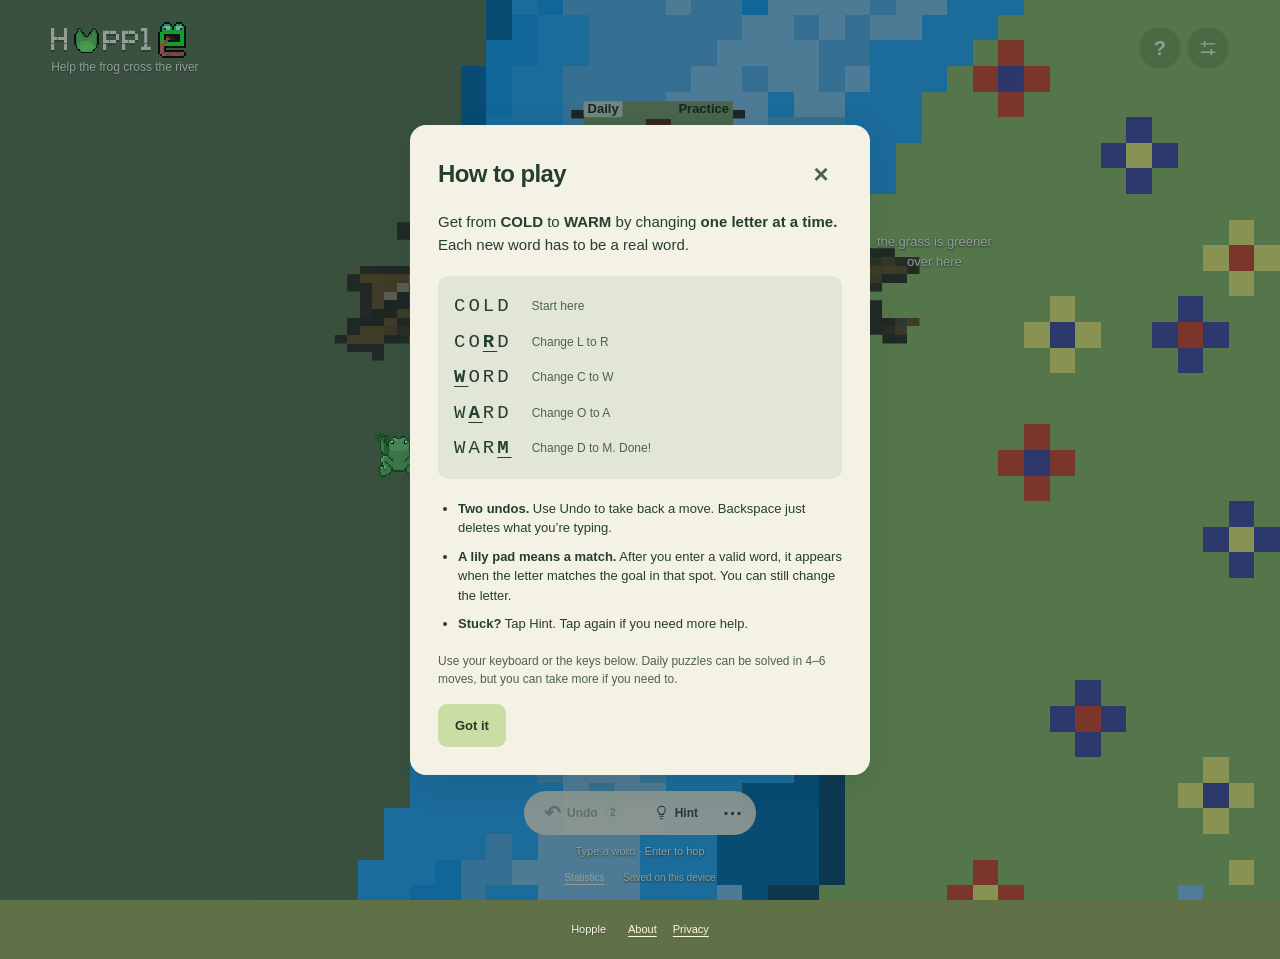
==== commit efa4efb7: "Changed artwork, made it more fun, added memes, changed logo" ====
--- a/hopple/index.html
+++ b/hopple/index.html
@@ -9,19 +9,20 @@
   <meta property="og:title" content="Hopple — One letter at a time">
   <meta property="og:description" content="Change one letter at a time to get from the start word to the goal. Play today’s puzzle or try Practice.">
   <meta property="og:type" content="website">
-  <link rel="icon" href="assets/frog.png" type="image/png">
+  <link rel="icon" href="assets/tab-icon.svg" type="image/svg+xml">
   <link rel="stylesheet" href="styles.css">
   <script src="js/words.js" defer></script>
   <script src="js/solver.js" defer></script>
   <script src="js/river.js" defer></script>
   <script src="js/game.js" defer></script>
+  <script src="js/memes.js" defer></script>
   <script src="js/ui.js" defer></script>
 </head>
 <body>
   <a class="skip-link" href="#board-wrapper">Skip to puzzle</a>
   <div class="site-shell">
     <header class="site-header">
-      <a class="brand" href="./" aria-label="Hopple home"><span class="brand-word" aria-hidden="true">H<span class="brand-pad">o</span>pple</span></a>
+      <div class="brand-lockup"><a class="brand" href="./" aria-label="Hopple home"><span class="brand-word" aria-hidden="true">H<span class="brand-pad">o</span>ppl<span class="brand-last">e</span></span></a><p class="brand-tagline">Help the frog cross the river</p></div>
       <nav class="header-actions" aria-label="Help and settings">
         <button id="btn-help" class="icon-btn" aria-label="How to play" title="How to play">?</button>
         <button id="btn-settings" class="icon-btn" aria-label="Settings" title="Settings"><svg viewBox="0 0 24 24" aria-hidden="true"><path d="M4 7h16M4 17h16M8 4v6M16 14v6"/></svg></button>
@@ -30,16 +31,16 @@
     <div class="page-layout">
       <main id="app-container">
         <div class="puzzle-header">
+        <div id="day-notice" class="day-notice" hidden><span>Earlier daily</span><button id="btn-today" class="text-btn">Play today</button></div>
+        <section class="goal-card" aria-label="Puzzle goal">
+          <div class="goal-art">
         <nav class="mode-tabs" aria-label="Game mode">
           <button id="tab-daily" aria-current="page">Daily</button>
           <button id="tab-practice">Practice</button>
         </nav>
-        <div id="day-notice" class="day-notice" hidden><span>Earlier daily</span><button id="btn-today" class="text-btn">Play today</button></div>
-        <section class="goal-card" aria-label="Puzzle goal">
-          <div class="goal-top-row">
-            <div class="word-pill"><span>Start</span><strong id="target-start-word">----</strong></div>
-            <svg class="goal-arrow" viewBox="0 0 48 24" aria-hidden="true"><path d="M3 12h40m-8-8 8 8-8 8"/></svg>
-            <div class="word-pill"><span>Goal</span><strong id="target-goal-word">----</strong></div>
+
+            <div class="word-pill word-start"><span>Start</span><strong id="target-start-word">----</strong></div>
+            <div class="word-pill word-goal"><span>End</span><strong id="target-goal-word">----</strong></div>
           </div>
           <div class="goal-bottom-row"><span id="header-mode">Daily puzzle</span><span class="meta-dot" aria-hidden="true">·</span><span id="header-steps">0 moves</span></div>
         </section>
@@ -67,6 +68,7 @@
       <aside id="ad-sidebar" class="ad-slot ad-sidebar" aria-label="Advertisements" hidden><span>Advertisements</span><div class="ad-mount" data-ad-placement="sidebar"></div></aside>
     </div>
     <aside id="ad-bottom" class="ad-slot ad-bottom" aria-label="Advertisements" hidden><span>Advertisements</span><div class="ad-mount" data-ad-placement="bottom"></div></aside>
+    <p class="bank-message">the grass is greener over here</p>
     <footer class="site-footer"><span>Hopple</span><nav aria-label="Site information"><button class="text-btn" data-open="modal-about">About</button><button class="text-btn" data-open="modal-privacy">Privacy</button></nav></footer>
   </div>
   <div id="toast-container" role="status" aria-live="polite" aria-atomic="true"></div>
@@ -120,6 +122,7 @@
   <div id="modal-win" class="modal-overlay"><section class="modal-card" role="dialog" aria-modal="true" aria-labelledby="win-title" tabindex="-1">
     <div class="modal-header"><span class="eyebrow">ACROSS THE RIVER</span><button class="modal-close icon-btn" aria-label="Close results">×</button></div>
     <h2 id="win-title" class="result-title">Nice!</h2><p id="win-badge" class="result-subtitle"></p>
+    <figure id="win-meme" class="win-meme" role="img" hidden><img id="win-meme-image" alt="" aria-hidden="true"><figcaption aria-hidden="true"><span id="win-meme-top"></span><span id="win-meme-bottom"></span></figcaption></figure>
     <div id="win-steps-info" class="result-grid"></div><p id="win-assistance" class="muted small"></p><p id="next-daily" class="muted small"></p>
     <div class="modal-actions"><button id="btn-win-share" class="btn-primary">Share result</button><button id="btn-win-next" class="btn-secondary">Play practice</button></div>
     <aside id="ad-results" class="ad-slot ad-results" aria-label="Advertisements" hidden><span>Advertisements</span><div class="ad-mount" data-ad-placement="results"></div></aside>
--- a/hopple/styles.css
+++ b/hopple/styles.css
@@ -49,16 +49,6 @@
 .page-layout { position:relative; }
 #app-container { height:calc(100svh - 76px); min-height:570px; display:flex; flex-direction:column; }
 .puzzle-header { flex-shrink:0; width:min(680px,88%); align-self:center; }
-.mode-tabs { display:flex; justify-content:center; gap:6px; margin-bottom:10px; }
-.mode-tabs button { border:0; background:#254a364d; color:#fff7df; border-radius:16px; padding:5px 20px; font-size:12px; font-weight:650; }
-.mode-tabs button[aria-current=page] { background:#f5eed8; color:#334832; }
-.goal-card { height:132px; width:100%; padding:30px 58px 18px 68px; background:url("assets/log.svg") center / 100% 100% no-repeat; color:#382e22; image-rendering:pixelated; }
-.goal-top-row { display:flex; align-items:center; justify-content:center; gap:clamp(14px,3vw,40px); }
-.word-pill { display:flex; flex-direction:column; align-items:center; gap:0; }
-.word-pill>span { font-size:9px; text-transform:uppercase; letter-spacing:2px; color:#463623; }
-.word-pill strong { font:400 clamp(25px,3vw,36px)/1.15 var(--pixel-font); letter-spacing:6px; padding-left:6px; }
-.goal-arrow { width:38px; margin-top:12px; flex-shrink:0; color:#463623; }
-.goal-bottom-row { display:flex; justify-content:center; gap:9px; margin-top:8px; color:#463623; font-size:10px; }
 .day-notice { padding:8px 12px; margin:0 auto 8px; max-width:440px; border-radius:8px; background:var(--surface); font-size:12px; text-align:center; }
 .river-scene { flex:1 1 auto; min-height:130px; position:relative; isolation:isolate; margin-top:10px; overflow:hidden; }
 #board-wrapper { height:100%; overflow-y:auto; overflow-x:hidden; overscroll-behavior:contain; padding:18px 0 34px; scrollbar-width:thin; scrollbar-color:#f5eed866 transparent; }
@@ -178,14 +168,6 @@
   .header-actions .icon-btn { width:36px; height:36px; }
   #app-container { height:calc(100svh - 62px); min-height:560px; }
   .puzzle-header { width:90%; }
-  .mode-tabs { margin-bottom:4px; }
-  .mode-tabs button { font-size:11px; padding:4px 18px; }
-  .goal-card { height:108px; padding:24px 25px 12px 35px; }
-  .word-pill strong { font-size:24px; letter-spacing:3px; padding-left:3px; }
-  .word-pill>span { font-size:8px; letter-spacing:1.5px; }
-  .goal-top-row { gap:15px; }
-  .goal-arrow { width:28px; }
-  .goal-bottom-row { font-size:9px; margin-top:7px; }
   .river-scene { margin-top:3px; }
   .word-row { height:52px; gap:2px; }
   .tile { font-size:23px; }
@@ -208,8 +190,6 @@
   .modal-card { max-height:calc(100dvh - 28px); padding:22px; }
 }
 @media(max-width:359px) {
-  .word-pill strong { font-size:21px; letter-spacing:2px; }
-  .goal-top-row { gap:10px; }
   .tile { font-size:21px; }
   .key-btn { height:39px; font-size:12px; }
   .key-wide { font-size:8px; }
@@ -217,8 +197,6 @@
 }
 @media(max-height:690px) and (max-width:700px) {
   #app-container { min-height:525px; }
-  .goal-card { height:94px; padding-top:19px; }
-  .goal-bottom-row { margin-top:3px; }
   .word-row { height:46px; }
   #ladder-container { gap:10px; }
   .key-btn { height:36px; }
@@ -233,23 +211,15 @@
 .brand-word { display:inline-flex; align-items:center; gap:2px; font-synthesis:none; }
 .brand-pad { width:27px; height:27px; display:inline-block; color:transparent; text-shadow:none; background:url("assets/lily-pad.png") 50% 80% / 160% 160% no-repeat; image-rendering:pixelated; margin:0 1px; }
 .tile,.word-pill strong { font-synthesis:none; }
-.mode-tabs button,.action-btn,.key-btn,.result-title { font-family:var(--pixel-font); font-weight:400; font-synthesis:none; }
 /* Both rows sit within the flat center of the wood, away from the lower edge. */
-.goal-card { height:148px; padding:25px 56px 29px 66px; display:grid; grid-template-rows:minmax(0,1fr) 22px; gap:6px; align-items:center; }
-.goal-bottom-row { margin:0; font-size:12px; line-height:20px; font-weight:600; align-items:center; white-space:nowrap; }
 @media(max-width:700px) {
   .brand { font-size:28px; }
   .brand-pad { width:24px; height:24px; }
-  .goal-card { height:126px; padding:21px 24px 25px 32px; gap:4px; }
-  .goal-bottom-row { font-size:11px; margin:0; }
-  .mode-tabs button { font-size:13px; }
   .action-btn { font-size:14px; }
   .key-btn { font-size:16px; }
   .key-wide { font-size:11px; }
 }
-@media(max-height:690px) and (max-width:700px) {
-  .goal-card { height:116px; padding-top:18px; padding-bottom:24px; grid-template-rows:minmax(0,1fr) 20px; }
-}
+
 
 /* Mobile layout: wider water, square stepping stones and a compact header. */
 @media(max-width:700px) {
@@ -259,16 +229,8 @@
   .brand-pad { width:23px; height:23px; }
   #app-container { height:calc(var(--viewport-height,100dvh) - 54px); min-height:480px; }
   .puzzle-header { width:calc(100% - 24px); transform:none; }
-  .mode-tabs { margin-bottom:5px; }
-  .mode-tabs button { font-size:13px; padding:6px 18px; }
   .day-notice { display:flex; flex-wrap:wrap; justify-content:center; align-items:center; gap:4px 10px; width:max-content; max-width:100%; padding:3px 10px; margin:0 auto 4px; background:#203d365c; color:#fff7df; font-size:11px; line-height:18px; }
   .day-notice .text-btn { padding:0; font-weight:600; }
-  .goal-card { height:116px; padding:20px 25px 23px 32px; grid-template-rows:minmax(0,1fr) 20px; gap:3px; }
-  .goal-top-row { gap:14px; }
-  .word-pill>span { font-size:9px; line-height:12px; letter-spacing:1.3px; }
-  .word-pill strong { font-size:25px; line-height:1.2; letter-spacing:2px; }
-  .goal-arrow { margin-top:10px; }
-  .goal-bottom-row { font-size:11px; line-height:18px; margin:0; gap:7px; }
   .river-scene { min-height:120px; margin-top:0; }
   #board-wrapper { padding-top:10px; padding-bottom:20px; }
   #ladder-container { gap:14px; }
@@ -290,13 +252,121 @@
   .below-game { font-size:10px; gap:8px; }
 }
 @media(max-width:359px) {
-  .word-pill strong { font-size:23px; }
   .tile { font-size:23px; }
   .word-row { height:50px; }
 
   .key-btn { height:42px; }
 }
 @media(max-height:600px) and (max-width:700px) {
-  .goal-card { height:108px; padding-top:18px; padding-bottom:22px; }
   #ladder-container { gap:10px; }
 }
+
+/* User-drawn split log: one clear word on each piece of wood. */
+.tile:not(.tile-match-target) { color:#19281f; text-shadow:0 1px 0 #ffffffa6; }
+/* The final e is the user-drawn outlined character. */
+.brand-last { position:relative; display:inline-block; }
+
+
+@media(max-width:359px) { .word-pill strong { font-size:24px; letter-spacing:1px; } }
+
+
+/* User-drawn outlined e in the header; separate icon for the browser tab. */
+.brand-last { width:25px; height:32px; background:url("assets/logo-e.svg") center / contain no-repeat; color:transparent; text-shadow:none; transform:translateY(-2px); }
+/* Match the rising left log and falling right log, keeping the text outlined. */
+@media(max-width:700px) {
+  .brand-last { width:21px; height:27px; }
+}
+
+/* Artwork coordinates match log.svg's viewBox: -12 48 964 624.
+   Labels and words have separate anchors, so labels never rotate with the wood. */
+.puzzle-header { width:min(600px,88%); }
+.goal-card { position:relative; isolation:isolate; display:flex; flex-direction:column; align-items:stretch; gap:5px; height:auto; padding:0; background:none; }
+.goal-card::before { content:none; }
+.goal-art { position:relative; width:100%; height:270px; flex-shrink:0; background:url("assets/log.svg") center / 100% 100% no-repeat; image-rendering:pixelated; }
+.word-pill { display:contents; transform:none; }
+.word-pill>span { position:absolute; display:grid; place-items:center; margin:0; padding:0; transform:translate(-50%,-50%); color:#fff6d5; font-size:14px; font-weight:650; line-height:1; letter-spacing:0; text-transform:none; text-shadow:none; }
+.word-start>span { left:16.80498%; top:50%; width:10.37344%; height:6.41026%; }
+.word-goal>span { left:78.0083%; top:40.38462%; width:8.29876%; height:6.41026%; }
+.word-pill strong { position:absolute; display:block; width:max-content; margin:0; padding:0; color:#fff6d5; font:400 34px/1 var(--pixel-font); font-synthesis:none; letter-spacing:1px; text-shadow:none; transform-origin:center; }
+.word-start strong { left:29.25311%; top:66.02564%; transform:translate(-50%,-50%) rotate(-9deg); }
+.word-goal strong { left:75.41494%; top:66.02564%; transform:translate(-50%,-50%) rotate(9deg); }
+.mode-tabs { position:absolute; display:flex; align-items:center; justify-content:center; left:55.18672%; top:6.73077%; transform:translate(-50%,-50%); width:24.89627%; height:9.61538%; gap:2px; margin:0; padding:0 3px; background:none; }
+.mode-tabs button { flex:0 0 auto; min-width:0; border:0; border-radius:2px; padding:3px 4px; color:#15291e; background:transparent; font-family:ui-sans-serif,-apple-system,BlinkMacSystemFont,"Segoe UI",sans-serif; font-size:13px; font-weight:650; line-height:18px; white-space:nowrap; box-shadow:none; }
+.mode-tabs button[aria-current=page] { color:#15291e; background:#ffffff8c; box-shadow:none; }
+.mode-tabs button:hover { background:#ffffff40; }
+.mode-tabs button[aria-current=page]:hover { background:#ffffffa6; }
+.goal-bottom-row { display:flex; justify-content:center; align-items:center; gap:8px; align-self:center; margin:0; padding:0 10px; border-radius:4px; color:#fff7df; background:#193f35ed; font-size:12px; line-height:21px; font-weight:600; white-space:nowrap; }
+@media(max-width:700px) {
+  .puzzle-header { width:calc(100% - 24px); }
+  .goal-art { height:202px; }
+  .word-pill>span { font-size:11px; }
+  .word-pill strong { font-size:26px; letter-spacing:.7px; }
+  .mode-tabs { padding:0 1px; gap:1px; }
+  .mode-tabs button { font-size:12px; line-height:14px; padding:2px 1px; }
+  .goal-bottom-row { font-size:11px; line-height:20px; }
+}
+@media(max-width:359px) {
+  .goal-art { height:188px; }
+  .word-pill>span { font-size:10px; }
+  .word-pill strong { font-size:23px; letter-spacing:.5px; }
+  .mode-tabs button { font-size:10.5px; }
+}
+@media(max-height:600px) and (max-width:700px) { .goal-art { height:188px; } }
+
+/* Small wordmark adjustment and warmer, more generous lettering on the wood. */
+.brand-last { margin-left:-4px; transform:translateY(-2px) rotate(-8deg); transform-origin:center 75%; }
+.word-pill strong { font-size:38px; letter-spacing:2.2px; color:#f1dda8; text-shadow:0 1px 0 #4c3516; }
+.mode-tabs { justify-content:space-between; gap:0; padding:0; }
+@media(max-width:700px) {
+  .brand-last { margin-left:-3px; }
+  .word-pill strong { font-size:28px; letter-spacing:1.3px; }
+  .mode-tabs button { font-size:11px; }
+}
+@media(max-width:359px) {
+  .word-pill strong { font-size:24px; letter-spacing:1px; }
+  .mode-tabs button { font-size:10px; }
+}
+/* Captions remain live text: crisp at any screen size and readable by assistive tech. */
+.win-meme { position:relative; width:min(100%,32dvh,280px); aspect-ratio:270/380; margin:12px auto 16px; background:#4b5137; overflow:hidden; border-radius:5px; }
+.win-meme img { display:block; width:100%; height:100%; object-fit:cover; }
+.win-meme figcaption { position:absolute; inset:0; display:flex; flex-direction:column; justify-content:space-between; padding:9px 7px; pointer-events:none; }
+.win-meme figcaption span { display:block; color:white; text-align:center; text-transform:uppercase; font-family:Impact,"Arial Narrow",ui-sans-serif,sans-serif; font-size:clamp(16px,2.7vw,23px); font-weight:900; line-height:1.08; letter-spacing:.15px; -webkit-text-stroke:1px #111; paint-order:stroke fill; text-shadow:1px 1px 0 #111,-1px 1px 0 #111,1px -1px 0 #111,-1px -1px 0 #111; }
+.win-meme.is-reference { width:min(100%,40dvh,300px); aspect-ratio:1; }
+#modal-win .result-title { font-size:30px; }
+#modal-win .result-subtitle { margin-bottom:8px; font-size:12px; }
+#modal-win .result-grid { margin:12px 0; }
+#modal-win .modal-header { margin-bottom:8px; }
+@media(max-width:700px) { .win-meme figcaption span { font-size:17px; } }
+/* Keep selection highlights in the top of the green patch, above the red mouth. */
+.mode-tabs { top:5.1282%; height:6.41026%; }
+.mode-tabs button { line-height:16px; padding-top:0; padding-bottom:0; }
+@media(max-width:700px) { .mode-tabs button { line-height:12px; padding:0 1px; } }
+
+/* Keep the artist's e on an integer pixel grid: scaling only, no rotation. */
+.site-header { height:96px; }
+#app-container { height:calc(var(--viewport-height,100svh) - 96px); }
+.brand-lockup { display:flex; flex-direction:column; align-items:flex-start; gap:2px; }
+.brand-last { width:28px; height:36px; transform:none; top:0; image-rendering:pixelated; }
+.brand-tagline { margin:0; color:#fff7df; font:400 12px/14px ui-sans-serif,-apple-system,BlinkMacSystemFont,"Segoe UI",sans-serif; text-shadow:0 1px 2px #203b2e; }
+/* Fine letter edges instead of the earlier thick shadows. */
+.word-pill strong { -webkit-text-stroke:.6px #000; paint-order:stroke fill; text-shadow:none; }
+.word-start strong { top:67.8%; font-size:42px; }
+.word-goal strong { font-size:40px; }
+.bank-message { position:fixed; top:max(110px,calc(50% - max(17vw,17dvh))); left:calc(50% + max(18vw,18dvh)); right:auto; width:clamp(90px,10vw,140px); max-width:none; margin:0; z-index:0; pointer-events:none; color:#fff7df; text-align:center; font:400 13px/1.5 ui-sans-serif,-apple-system,BlinkMacSystemFont,"Segoe UI",sans-serif; text-shadow:0 1px 2px #233c2a; }
+.ads-enabled .bank-message { display:none; }
+.win-meme figcaption { background:linear-gradient(to bottom,#00000038,transparent 30%,transparent 70%,#00000038); }
+.win-meme figcaption span { font-family:"Helvetica Neue",Arial,sans-serif; font-size:clamp(16px,2.5vw,21px); font-weight:500; line-height:1.15; letter-spacing:.15px; -webkit-text-stroke:.25px #111; text-shadow:0 1px 2px #0009; text-wrap:balance; }
+@media(max-width:700px) {
+  .site-header { height:78px; }
+  #app-container { height:calc(var(--viewport-height,100dvh) - 78px); }
+  .brand-last { width:28px; height:36px; transform:none; }
+  .brand-tagline { font-size:11px; }
+  .word-start strong { font-size:31px; }
+  .word-goal strong { font-size:29px; }
+  .bank-message { top:33%; left:78%; right:auto; width:20%; font-size:11px; line-height:1.5; }
+  .win-meme figcaption span { font-size:16px; }
+}
+@media(max-width:359px) {
+  .word-start strong { font-size:26px; }
+  .word-goal strong { font-size:25px; }
+}
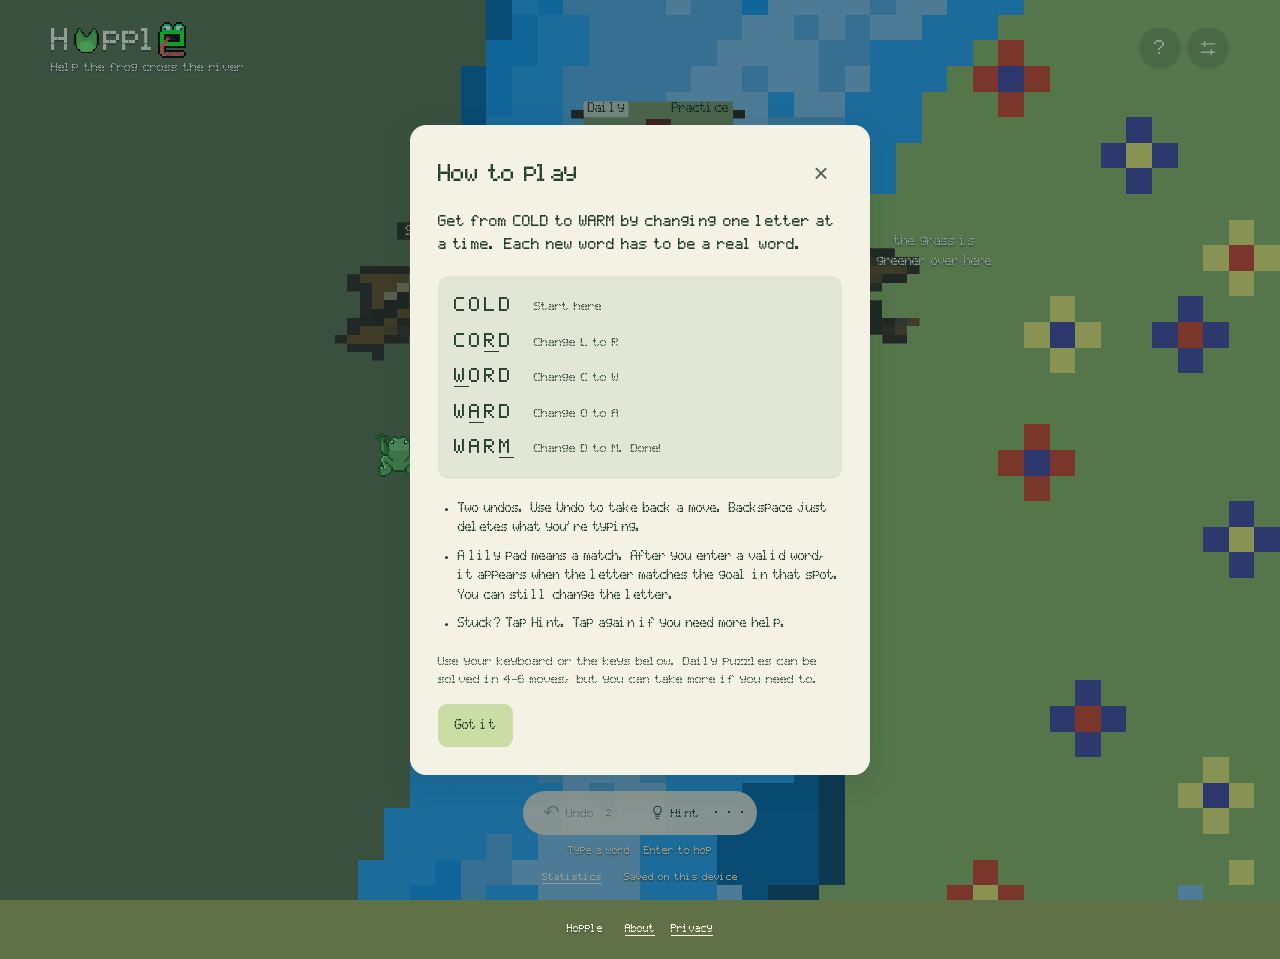
==== commit e5a4ee3d: "added ad code hopple/index.htmlhopple/index.html$" ====
--- a/hopple/index.html
+++ b/hopple/index.html
@@ -17,6 +17,8 @@
   <script src="js/game.js" defer></script>
   <script src="js/memes.js" defer></script>
   <script src="js/ui.js" defer></script>
+  <script async src="https://pagead2.googlesyndication.com/pagead/js/adsbygoogle.js?client=ca-pub-8190389303516623"
+     crossorigin="anonymous"></script>
 </head>
 <body>
   <a class="skip-link" href="#board-wrapper">Skip to puzzle</a>
--- a/hopple/styles.css
+++ b/hopple/styles.css
@@ -363,10 +363,20 @@
   .brand-tagline { font-size:11px; }
   .word-start strong { font-size:31px; }
   .word-goal strong { font-size:29px; }
-  .bank-message { top:33%; left:78%; right:auto; width:20%; font-size:11px; line-height:1.5; }
+  .bank-message { display:none; }
   .win-meme figcaption span { font-size:16px; }
 }
 @media(max-width:359px) {
   .word-start strong { font-size:26px; }
   .word-goal strong { font-size:25px; }
 }
+
+/* Use the bundled pixel face consistently, including controls and notices. */
+body,
+body *,
+body *::before,
+body *::after {
+  font-family:var(--pixel-font) !important;
+  font-weight:400 !important;
+  font-synthesis:none;
+}
